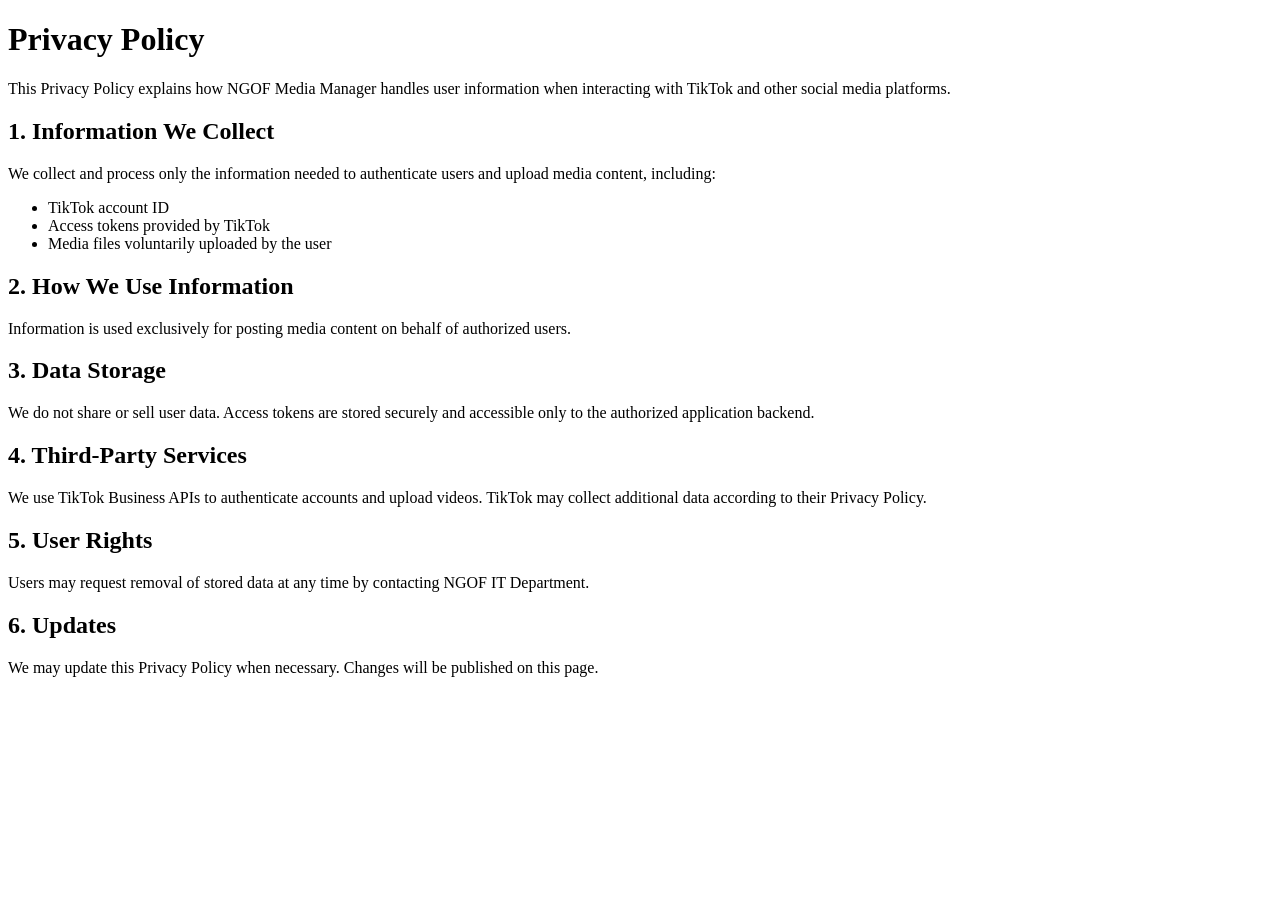
==== privacy.html @ 80f55ef0 "fix" ====
<!DOCTYPE html>
<html>
<head>
    <meta charset="UTF-8">
    <title>Privacy Policy – NGOF Media Manager</title>
</head>
<body>

<h1>Privacy Policy</h1>

<p>This Privacy Policy explains how NGOF Media Manager handles user information 
when interacting with TikTok and other social media platforms.</p>

<h2>1. Information We Collect</h2>
<p>We collect and process only the information needed to authenticate users 
and upload media content, including:</p>
<ul>
    <li>TikTok account ID</li>
    <li>Access tokens provided by TikTok</li>
    <li>Media files voluntarily uploaded by the user</li>
</ul>

<h2>2. How We Use Information</h2>
<p>Information is used exclusively for posting media content on behalf of authorized users.</p>

<h2>3. Data Storage</h2>
<p>We do not share or sell user data. Access tokens are stored securely 
and accessible only to the authorized application backend.</p>

<h2>4. Third-Party Services</h2>
<p>We use TikTok Business APIs to authenticate accounts and upload videos.
TikTok may collect additional data according to their Privacy Policy.</p>

<h2>5. User Rights</h2>
<p>Users may request removal of stored data at any time by contacting NGOF IT Department.</p>

<h2>6. Updates</h2>
<p>We may update this Privacy Policy when necessary. Changes will be published on this page.</p>

</body>
</html>
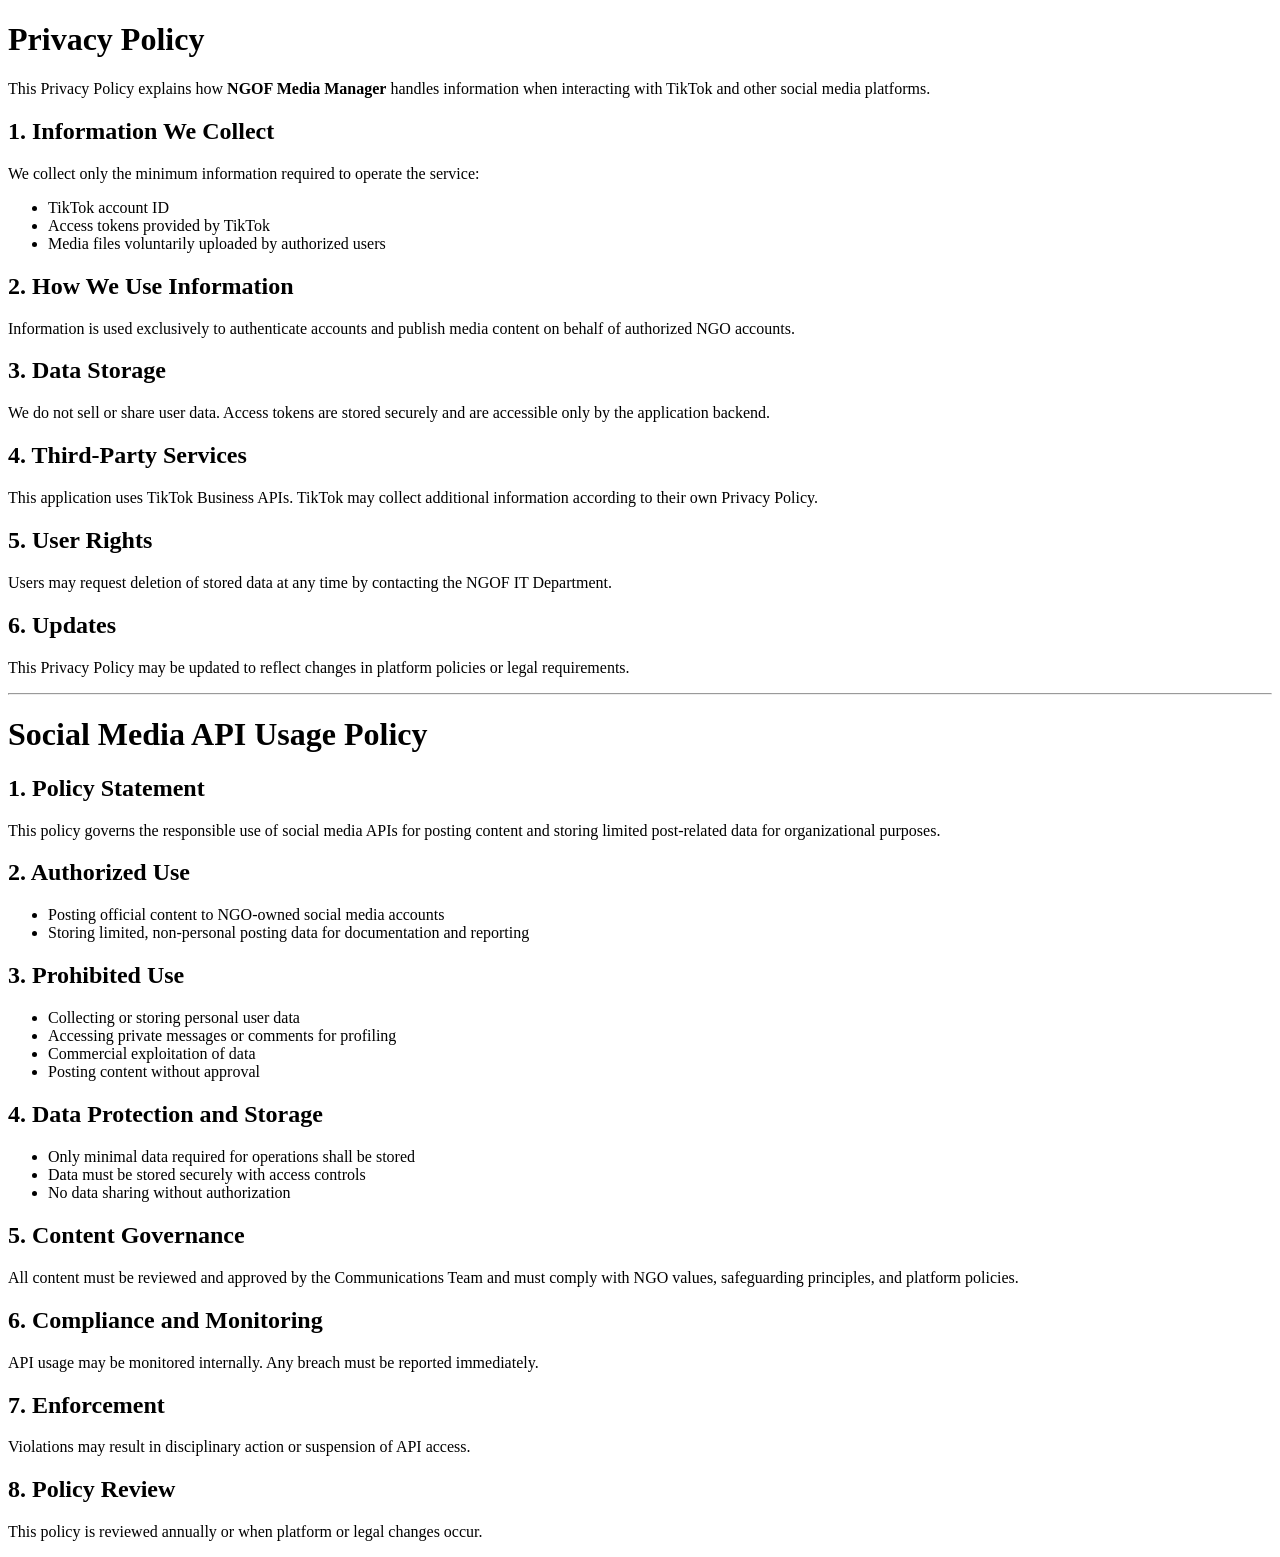
==== commit 777c5e92: "fix code Policy and Term of Service" ====
--- a/privacy.html
+++ b/privacy.html
@@ -1,41 +1,106 @@
 <!DOCTYPE html>
-<html>
+<html lang="en">
 <head>
     <meta charset="UTF-8">
     <title>Privacy Policy – NGOF Media Manager</title>
+    <meta name="viewport" content="width=device-width, initial-scale=1.0">
 </head>
 <body>
 
 <h1>Privacy Policy</h1>
 
-<p>This Privacy Policy explains how NGOF Media Manager handles user information 
-when interacting with TikTok and other social media platforms.</p>
+<p>
+This Privacy Policy explains how <strong>NGOF Media Manager</strong> handles information
+when interacting with TikTok and other social media platforms.
+</p>
 
 <h2>1. Information We Collect</h2>
-<p>We collect and process only the information needed to authenticate users 
-and upload media content, including:</p>
+<p>We collect only the minimum information required to operate the service:</p>
 <ul>
     <li>TikTok account ID</li>
     <li>Access tokens provided by TikTok</li>
-    <li>Media files voluntarily uploaded by the user</li>
+    <li>Media files voluntarily uploaded by authorized users</li>
 </ul>
 
 <h2>2. How We Use Information</h2>
-<p>Information is used exclusively for posting media content on behalf of authorized users.</p>
+<p>
+Information is used exclusively to authenticate accounts and publish media
+content on behalf of authorized NGO accounts.
+</p>
 
 <h2>3. Data Storage</h2>
-<p>We do not share or sell user data. Access tokens are stored securely 
-and accessible only to the authorized application backend.</p>
+<p>
+We do not sell or share user data. Access tokens are stored securely and are
+accessible only by the application backend.
+</p>
 
 <h2>4. Third-Party Services</h2>
-<p>We use TikTok Business APIs to authenticate accounts and upload videos.
-TikTok may collect additional data according to their Privacy Policy.</p>
+<p>
+This application uses TikTok Business APIs. TikTok may collect additional
+information according to their own Privacy Policy.
+</p>
 
 <h2>5. User Rights</h2>
-<p>Users may request removal of stored data at any time by contacting NGOF IT Department.</p>
+<p>
+Users may request deletion of stored data at any time by contacting the NGOF IT Department.
+</p>
 
 <h2>6. Updates</h2>
-<p>We may update this Privacy Policy when necessary. Changes will be published on this page.</p>
+<p>
+This Privacy Policy may be updated to reflect changes in platform policies or legal requirements.
+</p>
+
+<hr>
+
+<h1>Social Media API Usage Policy</h1>
+
+<h2>1. Policy Statement</h2>
+<p>
+This policy governs the responsible use of social media APIs for posting content
+and storing limited post-related data for organizational purposes.
+</p>
+
+<h2>2. Authorized Use</h2>
+<ul>
+    <li>Posting official content to NGO-owned social media accounts</li>
+    <li>Storing limited, non-personal posting data for documentation and reporting</li>
+</ul>
+
+<h2>3. Prohibited Use</h2>
+<ul>
+    <li>Collecting or storing personal user data</li>
+    <li>Accessing private messages or comments for profiling</li>
+    <li>Commercial exploitation of data</li>
+    <li>Posting content without approval</li>
+</ul>
+
+<h2>4. Data Protection and Storage</h2>
+<ul>
+    <li>Only minimal data required for operations shall be stored</li>
+    <li>Data must be stored securely with access controls</li>
+    <li>No data sharing without authorization</li>
+</ul>
+
+<h2>5. Content Governance</h2>
+<p>
+All content must be reviewed and approved by the Communications Team and must
+comply with NGO values, safeguarding principles, and platform policies.
+</p>
+
+<h2>6. Compliance and Monitoring</h2>
+<p>
+API usage may be monitored internally. Any breach must be reported immediately.
+</p>
+
+<h2>7. Enforcement</h2>
+<p>
+Violations may result in disciplinary action or suspension of API access.
+</p>
+
+<h2>8. Policy Review</h2>
+<p>
+This policy is reviewed annually or when platform or legal changes occur.
+</p>
 
 </body>
 </html>
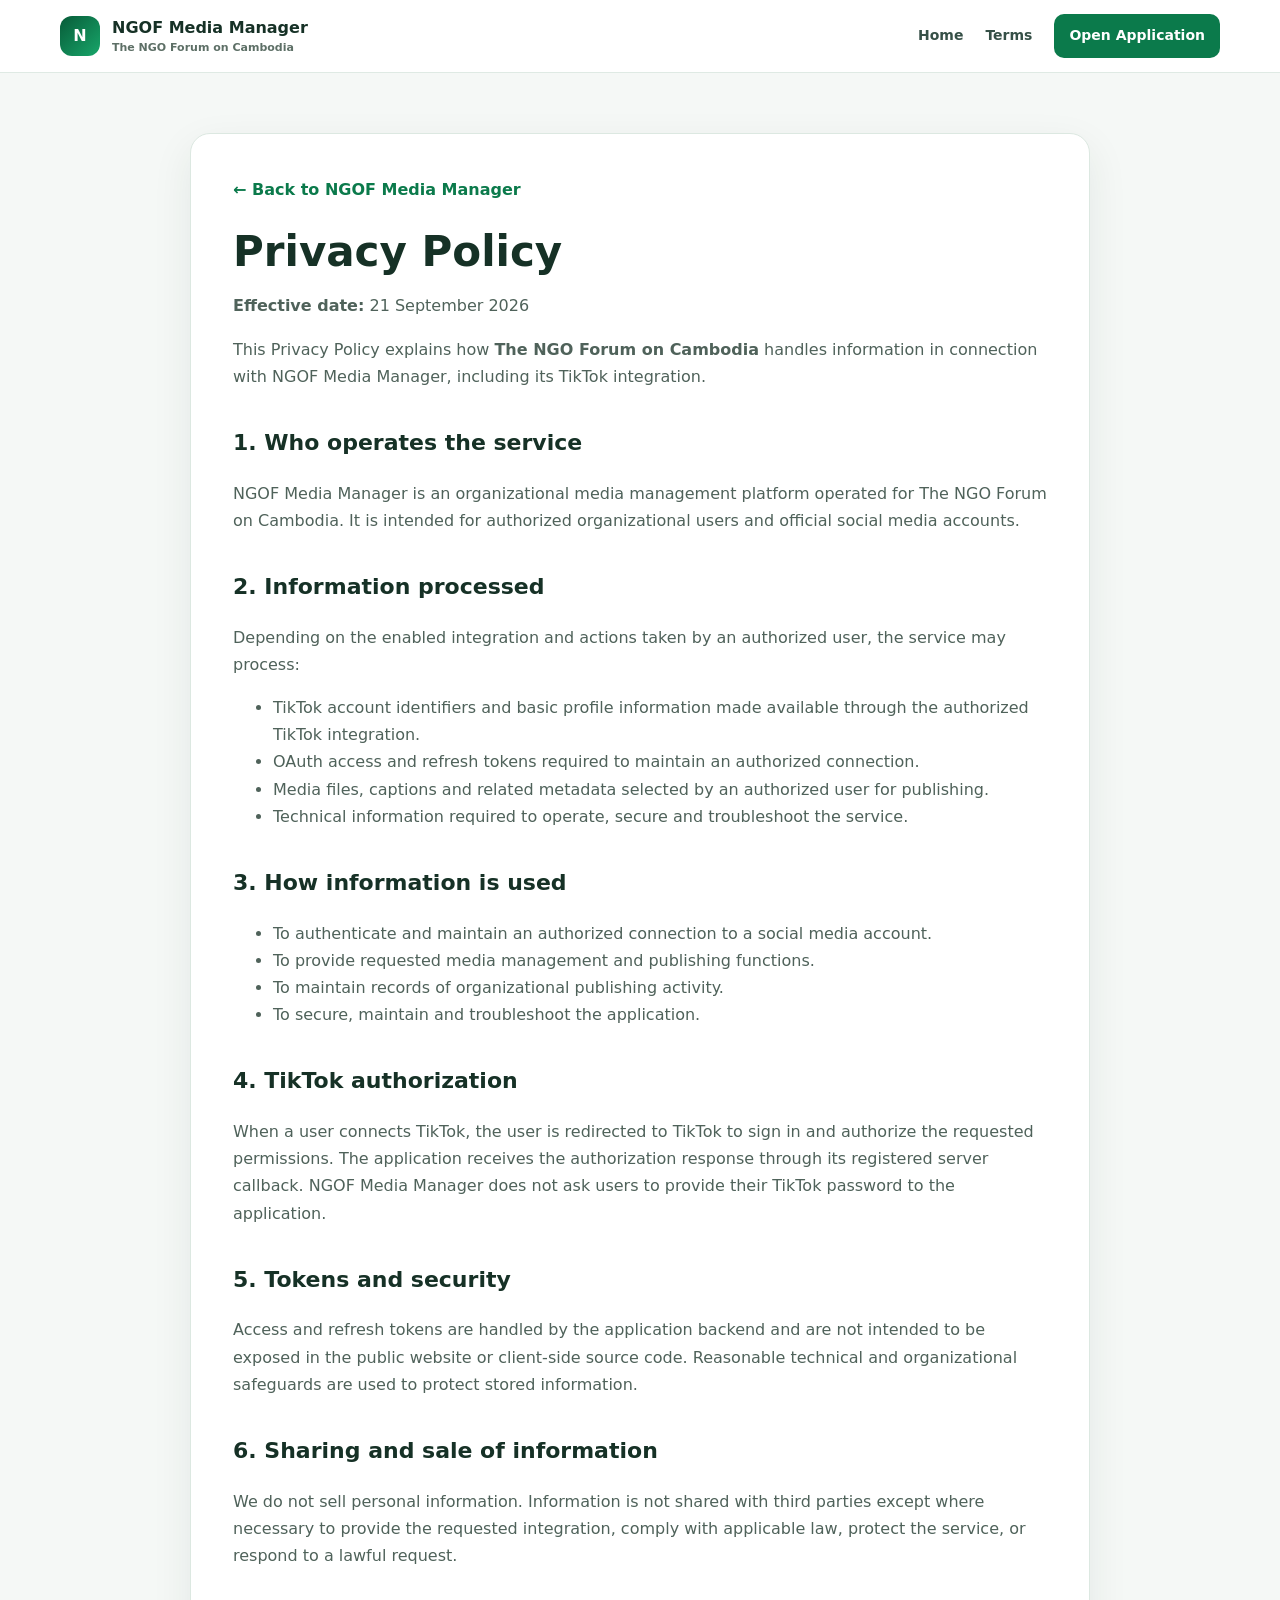
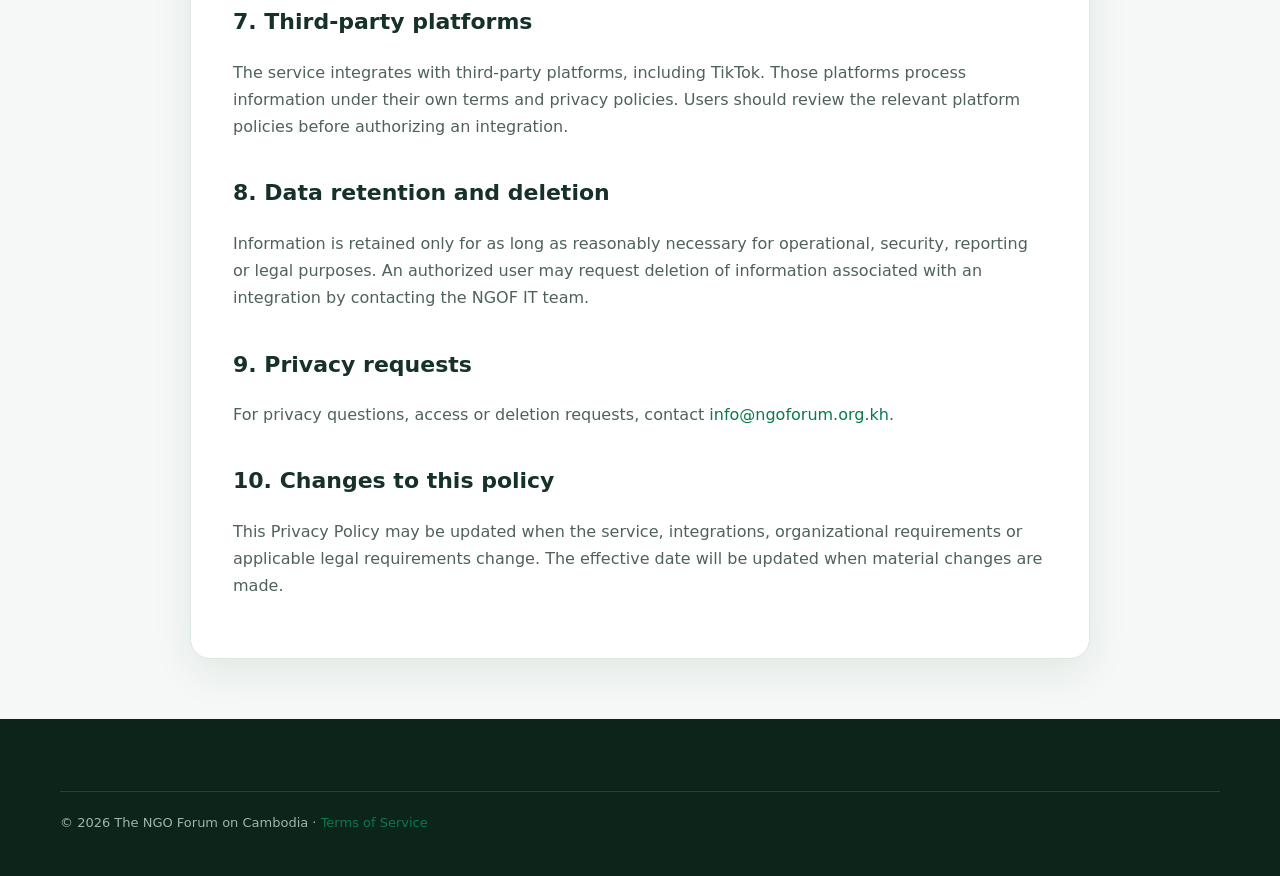
==== commit 50daf821: "Update style and  improve text for tiktok" ====
--- a/privacy.html
+++ b/privacy.html
@@ -1,106 +1,32 @@
 <!DOCTYPE html>
 <html lang="en">
 <head>
-    <meta charset="UTF-8">
-    <title>Privacy Policy – NGOF Media Manager</title>
-    <meta name="viewport" content="width=device-width, initial-scale=1.0">
+<meta charset="UTF-8"><meta name="viewport" content="width=device-width, initial-scale=1.0">
+<meta name="description" content="Privacy Policy for NGOF Media Manager.">
+<title>Privacy Policy | NGOF Media Manager</title>
+<link rel="stylesheet" href="style.css">
 </head>
 <body>
-
-<h1>Privacy Policy</h1>
-
-<p>
-This Privacy Policy explains how <strong>NGOF Media Manager</strong> handles information
-when interacting with TikTok and other social media platforms.
-</p>
-
-<h2>1. Information We Collect</h2>
-<p>We collect only the minimum information required to operate the service:</p>
-<ul>
-    <li>TikTok account ID</li>
-    <li>Access tokens provided by TikTok</li>
-    <li>Media files voluntarily uploaded by authorized users</li>
-</ul>
-
-<h2>2. How We Use Information</h2>
-<p>
-Information is used exclusively to authenticate accounts and publish media
-content on behalf of authorized NGO accounts.
-</p>
-
-<h2>3. Data Storage</h2>
-<p>
-We do not sell or share user data. Access tokens are stored securely and are
-accessible only by the application backend.
-</p>
-
-<h2>4. Third-Party Services</h2>
-<p>
-This application uses TikTok Business APIs. TikTok may collect additional
-information according to their own Privacy Policy.
-</p>
-
-<h2>5. User Rights</h2>
-<p>
-Users may request deletion of stored data at any time by contacting the NGOF IT Department.
-</p>
-
-<h2>6. Updates</h2>
-<p>
-This Privacy Policy may be updated to reflect changes in platform policies or legal requirements.
-</p>
-
-<hr>
-
-<h1>Social Media API Usage Policy</h1>
-
-<h2>1. Policy Statement</h2>
-<p>
-This policy governs the responsible use of social media APIs for posting content
-and storing limited post-related data for organizational purposes.
-</p>
-
-<h2>2. Authorized Use</h2>
-<ul>
-    <li>Posting official content to NGO-owned social media accounts</li>
-    <li>Storing limited, non-personal posting data for documentation and reporting</li>
-</ul>
-
-<h2>3. Prohibited Use</h2>
-<ul>
-    <li>Collecting or storing personal user data</li>
-    <li>Accessing private messages or comments for profiling</li>
-    <li>Commercial exploitation of data</li>
-    <li>Posting content without approval</li>
-</ul>
-
-<h2>4. Data Protection and Storage</h2>
-<ul>
-    <li>Only minimal data required for operations shall be stored</li>
-    <li>Data must be stored securely with access controls</li>
-    <li>No data sharing without authorization</li>
-</ul>
-
-<h2>5. Content Governance</h2>
-<p>
-All content must be reviewed and approved by the Communications Team and must
-comply with NGO values, safeguarding principles, and platform policies.
-</p>
-
-<h2>6. Compliance and Monitoring</h2>
-<p>
-API usage may be monitored internally. Any breach must be reported immediately.
-</p>
-
-<h2>7. Enforcement</h2>
-<p>
-Violations may result in disciplinary action or suspension of API access.
-</p>
-
-<h2>8. Policy Review</h2>
-<p>
-This policy is reviewed annually or when platform or legal changes occur.
-</p>
-
+<header class="site-header"><div class="container nav">
+<a class="brand" href="index.html"><span class="brand-mark">N</span><span>NGOF Media Manager<small>The NGO Forum on Cambodia</small></span></a>
+<nav class="nav-links"><a href="index.html">Home</a><a href="terms.html">Terms</a><a class="nav-cta" href="https://media.ngoforum.org.kh">Open Application</a></nav>
+</div></header>
+<main class="legal-page"><div class="container"><article class="legal-card">
+<a class="back" href="index.html">← Back to NGOF Media Manager</a>
+<h1>Privacy Policy</h1><p><strong>Effective date:</strong> 21 September 2026</p>
+<p>This Privacy Policy explains how <strong>The NGO Forum on Cambodia</strong> handles information in connection with NGOF Media Manager, including its TikTok integration.</p>
+<h2>1. Who operates the service</h2><p>NGOF Media Manager is an organizational media management platform operated for The NGO Forum on Cambodia. It is intended for authorized organizational users and official social media accounts.</p>
+<h2>2. Information processed</h2><p>Depending on the enabled integration and actions taken by an authorized user, the service may process:</p>
+<ul><li>TikTok account identifiers and basic profile information made available through the authorized TikTok integration.</li><li>OAuth access and refresh tokens required to maintain an authorized connection.</li><li>Media files, captions and related metadata selected by an authorized user for publishing.</li><li>Technical information required to operate, secure and troubleshoot the service.</li></ul>
+<h2>3. How information is used</h2><ul><li>To authenticate and maintain an authorized connection to a social media account.</li><li>To provide requested media management and publishing functions.</li><li>To maintain records of organizational publishing activity.</li><li>To secure, maintain and troubleshoot the application.</li></ul>
+<h2>4. TikTok authorization</h2><p>When a user connects TikTok, the user is redirected to TikTok to sign in and authorize the requested permissions. The application receives the authorization response through its registered server callback. NGOF Media Manager does not ask users to provide their TikTok password to the application.</p>
+<h2>5. Tokens and security</h2><p>Access and refresh tokens are handled by the application backend and are not intended to be exposed in the public website or client-side source code. Reasonable technical and organizational safeguards are used to protect stored information.</p>
+<h2>6. Sharing and sale of information</h2><p>We do not sell personal information. Information is not shared with third parties except where necessary to provide the requested integration, comply with applicable law, protect the service, or respond to a lawful request.</p>
+<h2>7. Third-party platforms</h2><p>The service integrates with third-party platforms, including TikTok. Those platforms process information under their own terms and privacy policies. Users should review the relevant platform policies before authorizing an integration.</p>
+<h2>8. Data retention and deletion</h2><p>Information is retained only for as long as reasonably necessary for operational, security, reporting or legal purposes. An authorized user may request deletion of information associated with an integration by contacting the NGOF IT team.</p>
+<h2>9. Privacy requests</h2><p>For privacy questions, access or deletion requests, contact <a href="mailto:info@ngoforum.org.kh">info@ngoforum.org.kh</a>.</p>
+<h2>10. Changes to this policy</h2><p>This Privacy Policy may be updated when the service, integrations, organizational requirements or applicable legal requirements change. The effective date will be updated when material changes are made.</p>
+</article></div></main>
+<footer class="site-footer"><div class="container"><div class="copyright">© 2026 The NGO Forum on Cambodia · <a href="terms.html">Terms of Service</a></div></div></footer>
 </body>
 </html>
--- a/style.css
+++ b/style.css
@@ -0,0 +1,90 @@
+
+:root{
+  --primary:#0b7a4b;
+  --primary-dark:#075b38;
+  --primary-light:#eaf7f0;
+  --accent:#18a66a;
+  --text:#163126;
+  --muted:#5d6f66;
+  --bg:#f5f8f6;
+  --white:#ffffff;
+  --border:#dce8e1;
+  --shadow:0 14px 40px rgba(15,54,39,.08);
+  --radius:18px;
+  --max:1160px;
+}
+*{box-sizing:border-box}
+html{scroll-behavior:smooth}
+body{margin:0;font-family:Inter,ui-sans-serif,system-ui,-apple-system,BlinkMacSystemFont,"Segoe UI",Arial,sans-serif;color:var(--text);background:var(--bg);line-height:1.7}
+a{color:var(--primary);text-decoration:none}
+a:hover{text-decoration:underline}
+.container{width:min(var(--max),calc(100% - 40px));margin:auto}
+.site-header{position:sticky;top:0;z-index:20;background:rgba(255,255,255,.94);backdrop-filter:blur(14px);border-bottom:1px solid rgba(220,232,225,.9)}
+.nav{min-height:72px;display:flex;align-items:center;justify-content:space-between;gap:28px}
+.brand{display:flex;align-items:center;gap:12px;color:var(--text);font-weight:800}
+.brand-mark{width:40px;height:40px;border-radius:12px;background:linear-gradient(135deg,var(--primary-dark),var(--accent));display:grid;place-items:center;color:#fff;font-weight:900}
+.brand small{display:block;color:var(--muted);font-size:11px;font-weight:600;margin-top:-2px}
+.nav-links{display:flex;align-items:center;gap:22px;flex-wrap:wrap}
+.nav-links a{font-size:14px;font-weight:650;color:#365047}
+.nav-links a:hover{color:var(--primary);text-decoration:none}
+.nav-cta{background:var(--primary);color:#fff!important;padding:10px 15px;border-radius:10px}
+.hero{background:radial-gradient(circle at 85% 15%,rgba(24,166,106,.22),transparent 30%),linear-gradient(135deg,#064b2f,#0b7a4b 62%,#0c9158);color:#fff}
+.hero-inner{padding:86px 0 92px;display:grid;grid-template-columns:1.15fr .85fr;gap:60px;align-items:center}
+.eyebrow{display:inline-flex;align-items:center;gap:8px;padding:7px 12px;border:1px solid rgba(255,255,255,.28);border-radius:999px;background:rgba(255,255,255,.08);font-size:13px;font-weight:700}
+.hero h1{font-size:clamp(40px,6vw,68px);line-height:1.04;letter-spacing:-1.8px;margin:20px 0}
+.hero p{font-size:18px;color:#e7f5ee;max-width:720px;margin:0}
+.actions{display:flex;gap:12px;flex-wrap:wrap;margin-top:30px}
+.btn{display:inline-flex;align-items:center;justify-content:center;padding:13px 18px;border-radius:11px;font-weight:800;border:1px solid transparent}
+.btn:hover{text-decoration:none}
+.btn-light{background:#fff;color:var(--primary-dark)}
+.btn-outline{border-color:rgba(255,255,255,.42);color:#fff;background:rgba(255,255,255,.05)}
+.hero-panel{background:rgba(255,255,255,.1);border:1px solid rgba(255,255,255,.18);border-radius:24px;padding:26px;box-shadow:0 24px 60px rgba(0,0,0,.14)}
+.hero-panel h3{margin:0 0 15px;font-size:18px}
+.flow{display:grid;gap:10px}
+.flow-item{padding:14px;border-radius:12px;background:rgba(255,255,255,.09);border:1px solid rgba(255,255,255,.12);font-size:14px}
+main{padding:72px 0}
+.section{margin-bottom:78px}
+.section-heading{max-width:760px;margin-bottom:28px}
+.section-heading h2{font-size:clamp(30px,4vw,42px);line-height:1.15;margin:0 0 12px;letter-spacing:-.7px}
+.section-heading p{margin:0;color:var(--muted);font-size:17px}
+.grid{display:grid;grid-template-columns:repeat(3,1fr);gap:20px}
+.card{background:var(--white);border:1px solid var(--border);border-radius:var(--radius);padding:28px;box-shadow:var(--shadow)}
+.card-icon{width:44px;height:44px;border-radius:12px;background:var(--primary-light);color:var(--primary);display:grid;place-items:center;font-weight:900;margin-bottom:18px}
+.card h3{margin:0 0 8px;font-size:19px}
+.card p{margin:0;color:var(--muted)}
+.steps{display:grid;grid-template-columns:repeat(2,1fr);gap:18px}
+.step{background:#fff;border:1px solid var(--border);border-radius:var(--radius);padding:25px;box-shadow:var(--shadow)}
+.step-number{width:36px;height:36px;border-radius:50%;background:var(--primary);color:#fff;display:grid;place-items:center;font-weight:800;margin-bottom:15px}
+.step h3{margin:0 0 7px}
+.step p{margin:0;color:var(--muted)}
+.notice{background:linear-gradient(135deg,#edf9f2,#f7fcf9);border:1px solid #cce9d8;border-left:5px solid var(--primary);border-radius:14px;padding:22px 24px}
+.legal-links{display:grid;grid-template-columns:1fr 1fr;gap:18px}
+.legal-link{background:#fff;border:1px solid var(--border);border-radius:14px;padding:20px;display:flex;justify-content:space-between;align-items:center}
+.legal-link strong{display:block}.legal-link span{color:var(--muted);font-size:13px}
+.site-footer{background:#0d241b;color:#d8e8e0;padding:42px 0}
+.footer-grid{display:grid;grid-template-columns:1fr auto;gap:30px;align-items:start}
+.footer-brand{font-weight:800;color:#fff;font-size:18px}.footer-copy{color:#aac1b6;font-size:14px;max-width:580px}
+.footer-links{display:flex;gap:18px;flex-wrap:wrap;justify-content:flex-end}.footer-links a{color:#fff;font-size:14px}
+.copyright{margin-top:30px;padding-top:20px;border-top:1px solid rgba(255,255,255,.12);font-size:13px;color:#9db5aa}
+.legal-page{padding:60px 0}
+.legal-card{background:#fff;border:1px solid var(--border);border-radius:20px;padding:42px;box-shadow:var(--shadow);max-width:900px;margin:auto}
+.legal-card h1{font-size:42px;line-height:1.15;margin:0 0 8px}
+.legal-card h2{margin-top:34px;font-size:22px}
+.legal-card p,.legal-card li{color:#4f625a}
+.back{display:inline-flex;margin-bottom:25px;font-weight:700}
+@media(max-width:900px){
+  .hero-inner{grid-template-columns:1fr;padding:65px 0}
+  .grid{grid-template-columns:1fr}
+  .steps{grid-template-columns:1fr}
+  .nav{padding:10px 0}.nav-links{gap:12px}
+}
+@media(max-width:640px){
+  .container{width:min(var(--max),calc(100% - 28px))}
+  .nav{align-items:flex-start;flex-direction:column}
+  .nav-links{width:100%;padding-bottom:8px}
+  .nav-links .nav-cta{margin-left:auto}
+  .hero h1{font-size:42px}
+  .legal-links{grid-template-columns:1fr}
+  .legal-card{padding:25px}
+  .legal-card h1{font-size:34px}
+}
